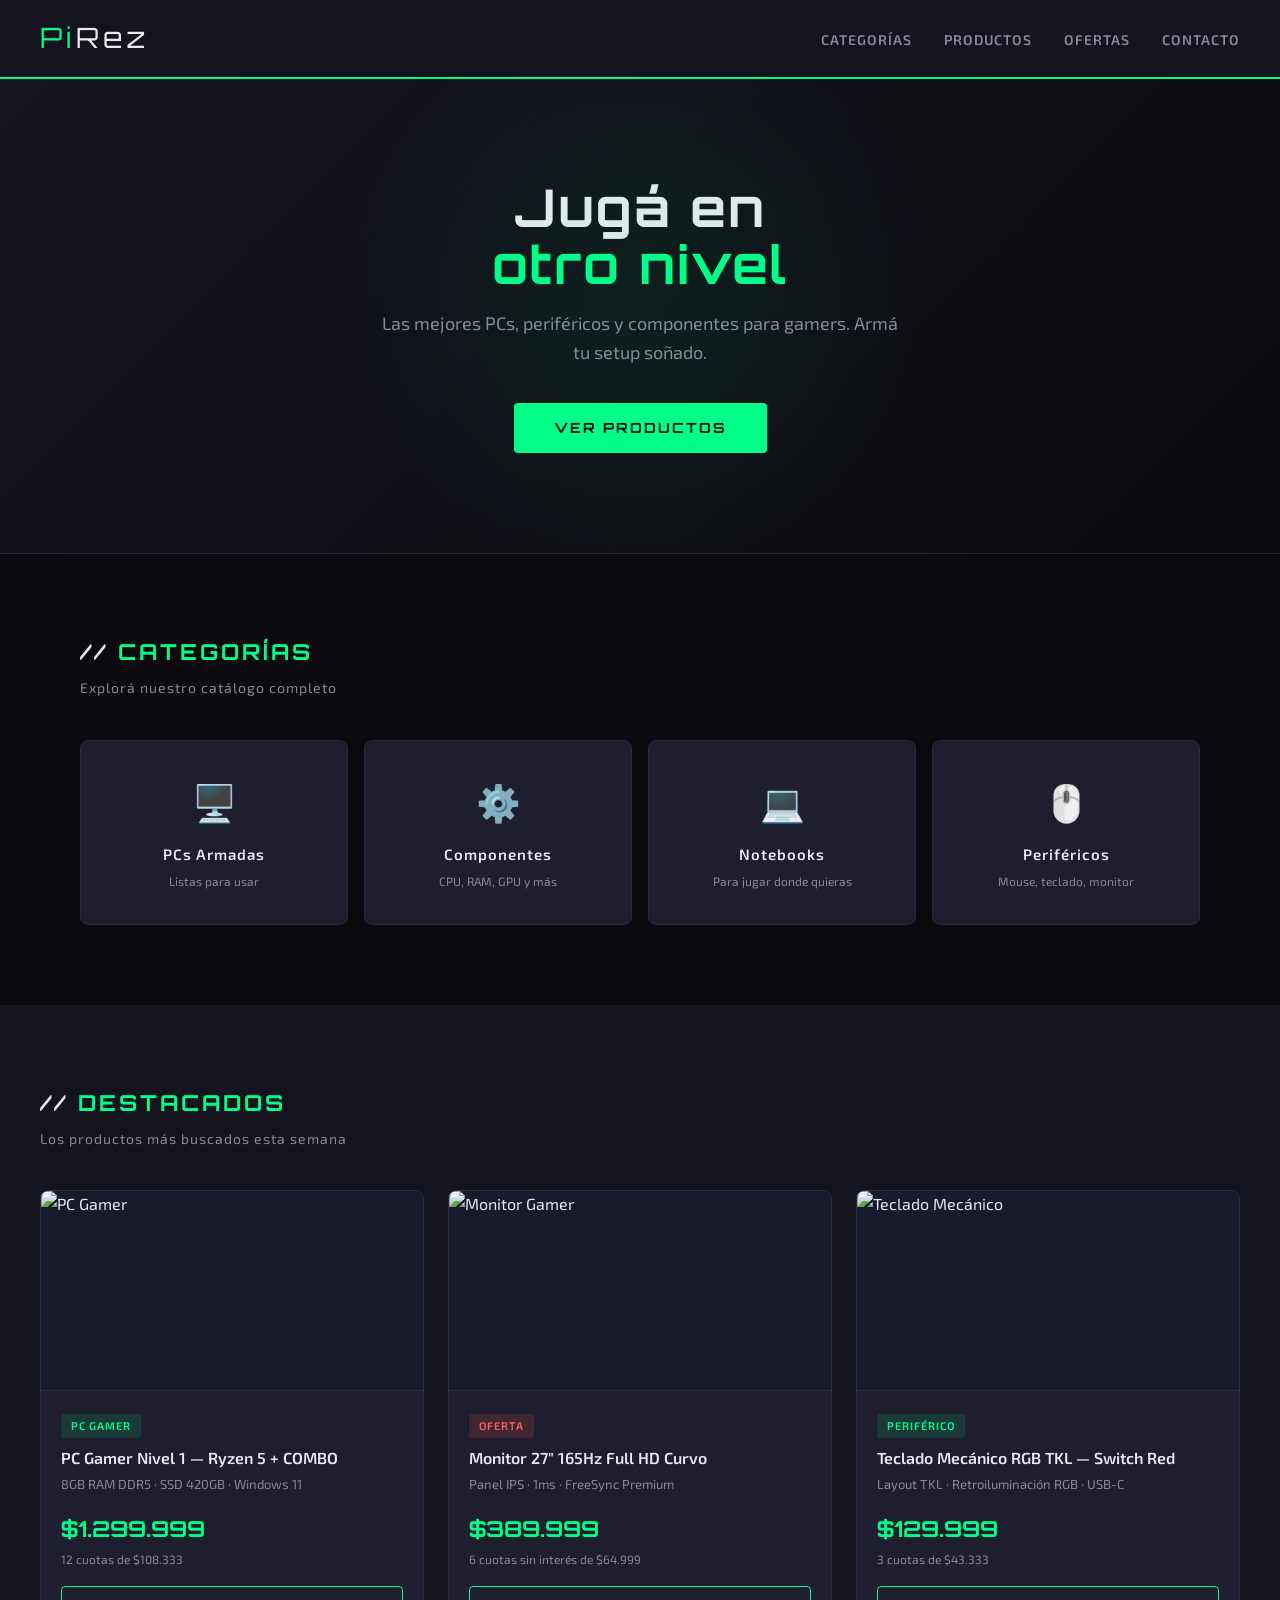
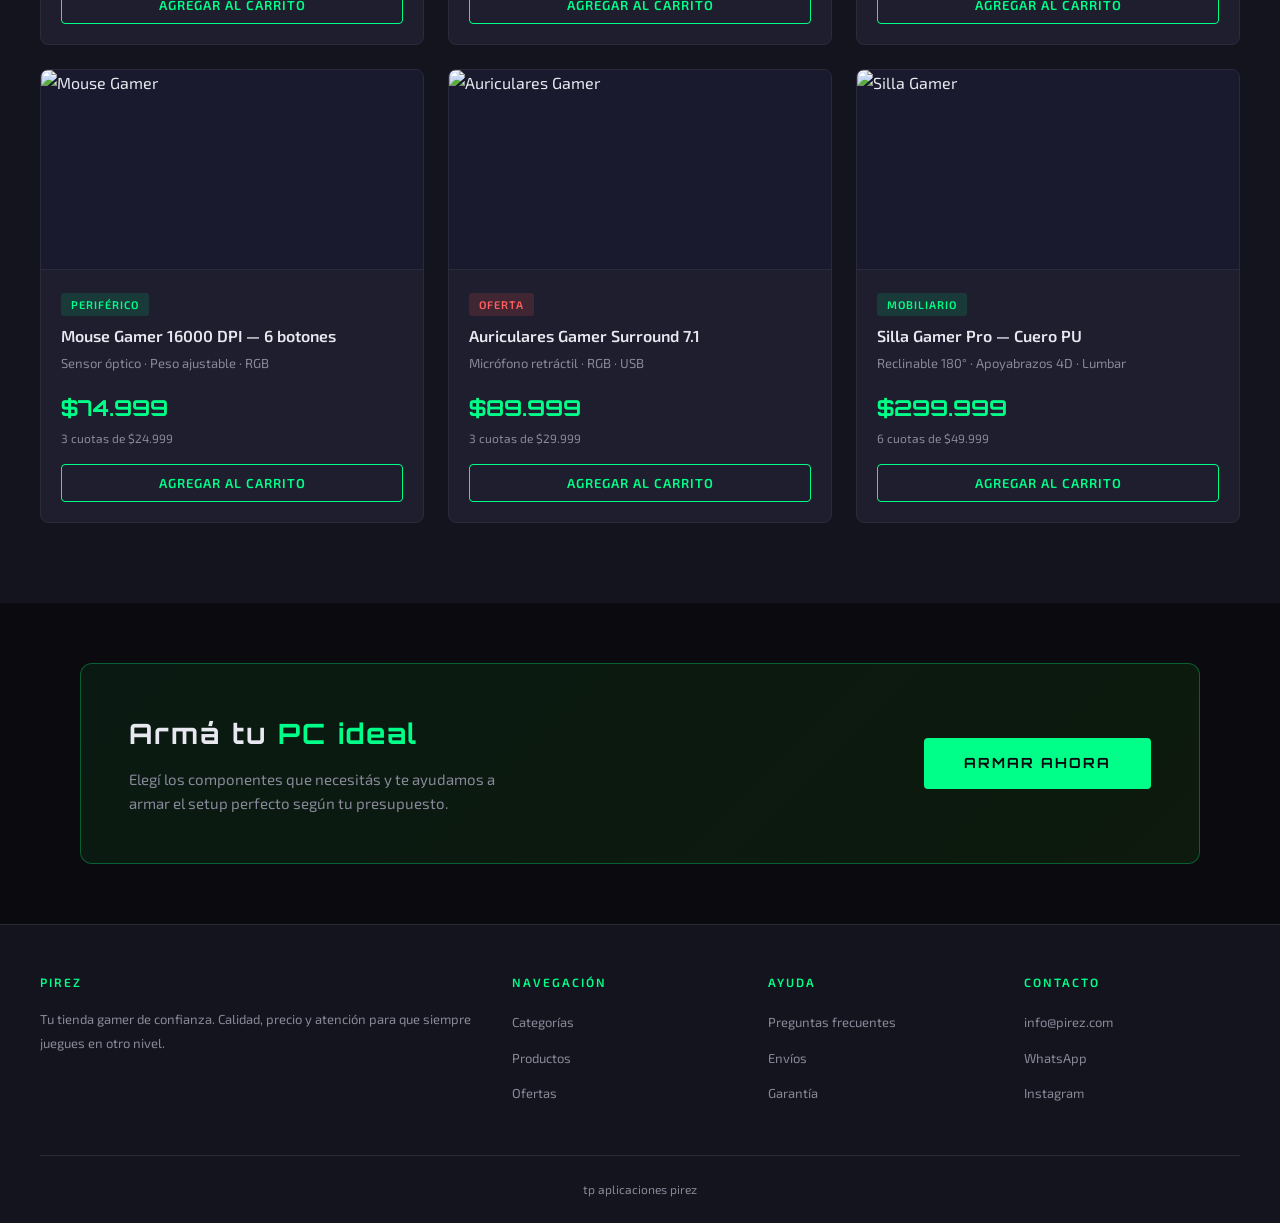
==== index.html @ a85dcdc9 "Update index.html" ====
<!DOCTYPE html>
<html lang="es">

<head>
    <meta charset="UTF-8">
    <meta name="viewport" content="width=device-width, initial-scale=1.0">
    <title>Pirez - Home</title>
    <link href="https://fonts.googleapis.com/css2?family=Orbitron:wght@700;900&family=Exo+2:wght@400;600&display=swap"
        rel="stylesheet">
    <link rel="stylesheet" href="css/style.css">
</head>

<body>

    <!-- ===== NAVEGACIÓN ===== -->
    <nav>
        <a href="#" class="logo">Pi<span>Rez</span></a>
        <ul>
            <li><a href="#categorias">Categorías</a></li>
            <li><a href="#productos">Productos</a></li>
            <li><a href="#oferta">Ofertas</a></li>
            <li><a href="#footer">Contacto</a></li>
        </ul>
    </nav>

    <!-- ===== HERO / PORTADA ===== -->
    <section class="hero">
        <h1>Jugá en<br><span>otro nivel</span></h1>
        <p>Las mejores PCs, periféricos y componentes para gamers. Armá tu setup soñado.</p>
        <a href="#productos" class="btn-principal">Ver productos</a>
    </section>

    <!-- ===== CATEGORÍAS ===== -->
    <section class="categorias" id="categorias">
        <h2 class="seccion-titulo">// <span>Categorías</span></h2>
        <p class="seccion-subtitulo">Explorá nuestro catálogo completo</p>

        <div class="grid-categorias">
            <a href="pcs-armadas.html" class="tarjeta-categoria">
                <span class="icono">🖥️</span>
                <h3>PCs Armadas</h3>
                <p>Listas para usar</p>
            </a>
            <a href="componentes.html" class="tarjeta-categoria">
                <span class="icono">⚙️</span>
                <h3>Componentes</h3>
                <p>CPU, RAM, GPU y más</p>
            </a>
            <a href="notebooks.html" class="tarjeta-categoria">
                <span class="icono">💻</span>
                <h3>Notebooks</h3>
                <p>Para jugar donde quieras</p>
            </a>
            <a href="perifericos.html" class="tarjeta-categoria">
                <span class="icono">🖱️</span>
                <h3>Periféricos</h3>
                <p>Mouse, teclado, monitor</p>
            </a>
        </div>
    </section>

    <!-- ===== PRODUCTOS DESTACADOS ===== -->
    <section class="productos" id="productos">
        <div class="productos-inner">
            <h2 class="seccion-titulo">// <span>Destacados</span></h2>
            <p class="seccion-subtitulo">Los productos más buscados esta semana</p>

            <div class="grid-productos">

                <!-- Producto 1 -->
                <div class="tarjeta-producto">
                    <div class="producto-imagen">
                        <img src="https://mexx-img-2019.s3.amazonaws.com/48167_1.jpeg" alt="PC Gamer">
                    </div>
                    <div class="producto-info">
                        <span class="badge">PC Gamer</span>
                        <h3>PC Gamer Nivel 1 — Ryzen 5 + COMBO</h3>
                        <p>8GB RAM DDR5 · SSD 420GB · Windows 11</p>
                        <div class="precio">$1.299.999</div>
                        <div class="precio-cuotas">12 cuotas de $108.333</div>
                        <button class="btn-agregar">Agregar al carrito</button>
                    </div>
                </div>

                <!-- Producto 2 -->
                <div class="tarjeta-producto">
                    <div class="producto-imagen">
                        <img src="https://app.contabilium.com/files/explorer/48428/Productos-Servicios/concepto-11373664.jpg"
                            alt="Monitor Gamer">
                    </div>
                    <div class="producto-info">
                        <span class="badge badge-oferta">Oferta</span>
                        <h3>Monitor 27" 165Hz Full HD Curvo</h3>
                        <p>Panel IPS · 1ms · FreeSync Premium</p>
                        <div class="precio">$389.999</div>
                        <div class="precio-cuotas">6 cuotas sin interés de $64.999</div>
                        <button class="btn-agregar">Agregar al carrito</button>
                    </div>
                </div>

                <!-- Producto 3 -->
                <div class="tarjeta-producto">
                    <div class="producto-imagen">
                        <img src="https://fotopoint.com.ar/wp-content/uploads/2026/03/k552-kr-ss-510x510.jpg.webp"
                            alt="Teclado Mecánico">
                    </div>
                    <div class="producto-info">
                        <span class="badge">Periférico</span>
                        <h3>Teclado Mecánico RGB TKL — Switch Red</h3>
                        <p>Layout TKL · Retroiluminación RGB · USB-C</p>
                        <div class="precio">$129.999</div>
                        <div class="precio-cuotas">3 cuotas de $43.333</div>
                        <button class="btn-agregar">Agregar al carrito</button>
                    </div>
                </div>

                <!-- Producto 4 -->
                <div class="tarjeta-producto">
                    <div class="producto-imagen">
                        <img src="https://www.pccompu.com.uy/imgs/productos/productos34_57805.jpg" alt="Mouse Gamer">
                    </div>
                    <div class="producto-info">
                        <span class="badge">Periférico</span>
                        <h3>Mouse Gamer 16000 DPI — 6 botones</h3>
                        <p>Sensor óptico · Peso ajustable · RGB</p>
                        <div class="precio">$74.999</div>
                        <div class="precio-cuotas">3 cuotas de $24.999</div>
                        <button class="btn-agregar">Agregar al carrito</button>
                    </div>
                </div>

                <!-- Producto 5 -->
                <div class="tarjeta-producto">
                    <div class="producto-imagen">
                        <img src="https://acdn-us.mitiendanube.com/stores/005/852/619/products/81qvlpwgapl-_ac_sl1500_-aa8458ad03eb2b199d17544909592081-640-0.webp"
                            alt="Auriculares Gamer">
                    </div>
                    <div class="producto-info">
                        <span class="badge badge-oferta">Oferta</span>
                        <h3>Auriculares Gamer Surround 7.1</h3>
                        <p>Micrófono retráctil · RGB · USB</p>
                        <div class="precio">$89.999</div>
                        <div class="precio-cuotas">3 cuotas de $29.999</div>
                        <button class="btn-agregar">Agregar al carrito</button>
                    </div>
                </div>

                <!-- Producto 6 -->
                <div class="tarjeta-producto">
                    <div class="producto-imagen">
                        <img src="https://acdn-us.mitiendanube.com/stores/001/469/623/products/copia-de-publicaciones-gral-ml-1-ed8abeb00d18df2a6c17617484265099-1024-1024.webp"
                            alt="Silla Gamer">
                    </div>
                    <div class="producto-info">
                        <span class="badge">Mobiliario</span>
                        <h3>Silla Gamer Pro — Cuero PU</h3>
                        <p>Reclinable 180° · Apoyabrazos 4D · Lumbar</p>
                        <div class="precio">$299.999</div>
                        <div class="precio-cuotas">6 cuotas de $49.999</div>
                        <button class="btn-agregar">Agregar al carrito</button>
                    </div>
                </div>

            </div>
        </div>
    </section>

    <!-- ===== BANNER DE OFERTA ===== -->
    <section class="banner-oferta" id="oferta">
        <div class="banner-contenido">
            <div class="banner-texto">
                <h2>Armá tu <span>PC ideal</span></h2>
                <p>Elegí los componentes que necesitás y te ayudamos a armar el setup perfecto según tu presupuesto.</p>
            </div>
            <a href="#" class="btn-principal">Armar ahora</a>
        </div>
    </section>

    <!-- ===== FOOTER ===== -->
    <footer id="footer">
        <div class="footer-grid">
            <div class="footer-col">
                <h4>Pirez</h4>
                <p>Tu tienda gamer de confianza. Calidad, precio y atención para que siempre juegues en otro nivel.</p>
            </div>
            <div class="footer-col">
                <h4>Navegación</h4>
                <ul>
                    <li><a href="#categorias">Categorías</a></li>
                    <li><a href="#productos">Productos</a></li>
                    <li><a href="#oferta">Ofertas</a></li>
                </ul>
            </div>
            <div class="footer-col">
                <h4>Ayuda</h4>
                <ul>
                    <li><a href="#">Preguntas frecuentes</a></li>
                    <li><a href="#">Envíos</a></li>
                    <li><a href="#">Garantía</a></li>
                </ul>
            </div>
            <div class="footer-col">
                <h4>Contacto</h4>
                <ul>
                    <li><a href="#">info@pirez.com</a></li>
                    <li><a href="#">WhatsApp</a></li>
                    <li><a href="#">Instagram</a></li>
                </ul>
            </div>
        </div>
        <div class="footer-bottom">
            <p>tp aplicaciones pirez</p>
        </div>
    </footer>

</body>

</html>
---- css/style.css ----
/* ===== VARIABLES DE COLOR (para explicar en clase) ===== */
        :root {
            --verde: #00ff88;
            --oscuro: #0a0a0f;
            --gris: #14141e;
            --gris2: #1e1e2e;
            --blanco: #e8e8f0;
            --gris-texto: #888899;
        }

        /* ===== RESET BÁSICO ===== */
        * {
            margin: 0;
            padding: 0;
            box-sizing: border-box;
        }

        body {
            background-color: var(--oscuro);
            color: var(--blanco);
            font-family: 'Exo 2', sans-serif;
            font-size: 16px;
            line-height: 1.6;
        }

        /* ===== BARRA DE NAVEGACIÓN ===== */
        nav {
            background-color: var(--gris);
            border-bottom: 2px solid var(--verde);
            padding: 16px 40px;
            display: flex;
            justify-content: space-between;
            align-items: center;
            position: sticky;
            top: 0;
            z-index: 100;
        }

        .logo {
            font-family: 'Orbitron', sans-serif;
            font-size: 28px;
            color: var(--verde);
            letter-spacing: 4px;
            text-decoration: none;
        }

        .logo span {
            color: var(--blanco);
        }

        nav ul {
            list-style: none;
            display: flex;
            gap: 32px;
        }

        nav ul li a {
            color: var(--gris-texto);
            text-decoration: none;
            font-weight: 600;
            font-size: 14px;
            letter-spacing: 1px;
            text-transform: uppercase;
            transition: color 0.2s;
        }

        nav ul li a:hover {
            color: var(--verde);
        }

        /* ===== HERO (sección principal) ===== */
        .hero {
            background: linear-gradient(135deg, var(--gris) 0%, var(--oscuro) 100%);
            padding: 100px 40px;
            text-align: center;
            border-bottom: 1px solid #222233;
            position: relative;
            overflow: hidden;
        }

        .hero::before {
            content: "";
            position: absolute;
            top: -80px;
            left: 50%;
            transform: translateX(-50%);
            width: 600px;
            height: 600px;
            background: radial-gradient(circle, rgba(0,255,136,0.07) 0%, transparent 70%);
            pointer-events: none;
        }

        .hero h1 {
            font-family: 'Orbitron', sans-serif;
            font-size: 52px;
            line-height: 1.1;
            margin-bottom: 16px;
            letter-spacing: 2px;
        }

        .hero h1 span {
            color: var(--verde);
        }

        .hero p {
            font-size: 18px;
            color: var(--gris-texto);
            max-width: 520px;
            margin: 0 auto 36px;
        }

        .btn-principal {
            display: inline-block;
            background-color: var(--verde);
            color: var(--oscuro);
            padding: 14px 40px;
            font-family: 'Orbitron', sans-serif;
            font-size: 14px;
            font-weight: 700;
            letter-spacing: 2px;
            text-decoration: none;
            text-transform: uppercase;
            border-radius: 4px;
            transition: opacity 0.2s, transform 0.2s;
        }

        .btn-principal:hover {
            opacity: 0.85;
            transform: translateY(-2px);
        }

        /* ===== SECCIÓN DE CATEGORÍAS ===== */
        .categorias {
            padding: 80px 40px;
            max-width: 1200px;
            margin: 0 auto;
        }

        .seccion-titulo {
            font-family: 'Orbitron', sans-serif;
            font-size: 22px;
            letter-spacing: 3px;
            text-transform: uppercase;
            margin-bottom: 8px;
        }

        .seccion-titulo span {
            color: var(--verde);
        }

        .seccion-subtitulo {
            color: var(--gris-texto);
            font-size: 14px;
            margin-bottom: 40px;
            letter-spacing: 1px;
        }

        /* Grid de categorías: 4 columnas */
        .grid-categorias {
            display: grid;
            grid-template-columns: repeat(4, 1fr);
            gap: 16px;
        }

        .tarjeta-categoria {
            background-color: var(--gris2);
            border: 1px solid #2a2a3a;
            border-radius: 8px;
            padding: 32px 20px;
            text-align: center;
            cursor: pointer;
            transition: border-color 0.2s, transform 0.2s;
            text-decoration: none;
            color: var(--blanco);
            display: block;
        }

        .tarjeta-categoria:hover {
            border-color: var(--verde);
            transform: translateY(-4px);
        }

        .tarjeta-categoria .icono {
            font-size: 36px;
            display: block;
            margin-bottom: 12px;
        }

        .tarjeta-categoria h3 {
            font-size: 15px;
            font-weight: 600;
            letter-spacing: 1px;
            margin-bottom: 6px;
        }

        .tarjeta-categoria p {
            font-size: 12px;
            color: var(--gris-texto);
        }

        /* ===== SECCIÓN DE PRODUCTOS ===== */
        .productos {
            padding: 80px 40px;
            background-color: var(--gris);
        }

        .productos-inner {
            max-width: 1200px;
            margin: 0 auto;
        }

        /* Grid de productos: 3 columnas */
        .grid-productos {
            display: grid;
            grid-template-columns: repeat(3, 1fr);
            gap: 24px;
        }

        .tarjeta-producto {
            background-color: var(--gris2);
            border: 1px solid #2a2a3a;
            border-radius: 8px;
            overflow: hidden;
            transition: border-color 0.2s;
        }

        .tarjeta-producto:hover {
            border-color: var(--verde);
        }

        .producto-imagen {
            width: 100%;
            height: 200px;
            background-color: #1a1a2e;
            border-bottom: 1px solid #2a2a3a;
            overflow: hidden;
        }

        .producto-imagen img {
            width: 100%;
            height: 100%;
            object-fit: cover;
            display: block;
            transition: transform 0.3s ease;
        }

        .tarjeta-producto:hover .producto-imagen img {
            transform: scale(1.05);
        }

        .producto-info {
            padding: 20px;
        }

        .badge {
            display: inline-block;
            background-color: rgba(0,255,136,0.12);
            color: var(--verde);
            font-size: 11px;
            font-weight: 600;
            letter-spacing: 1px;
            padding: 3px 10px;
            border-radius: 3px;
            text-transform: uppercase;
            margin-bottom: 10px;
        }

        .badge-oferta {
            background-color: rgba(255, 80, 80, 0.15);
            color: #ff6060;
        }

        .producto-info h3 {
            font-size: 16px;
            font-weight: 600;
            margin-bottom: 6px;
            line-height: 1.3;
        }

        .producto-info p {
            font-size: 13px;
            color: var(--gris-texto);
            margin-bottom: 16px;
        }

        .precio {
            font-family: 'Orbitron', sans-serif;
            font-size: 22px;
            color: var(--verde);
            font-weight: 700;
            margin-bottom: 4px;
        }

        .precio-cuotas {
            font-size: 12px;
            color: var(--gris-texto);
            margin-bottom: 16px;
        }

        .btn-agregar {
            display: block;
            width: 100%;
            background: transparent;
            border: 1px solid var(--verde);
            color: var(--verde);
            padding: 10px;
            font-family: 'Exo 2', sans-serif;
            font-size: 13px;
            font-weight: 600;
            letter-spacing: 1px;
            text-transform: uppercase;
            border-radius: 4px;
            cursor: pointer;
            transition: background-color 0.2s, color 0.2s;
        }

        .btn-agregar:hover {
            background-color: var(--verde);
            color: var(--oscuro);
        }

        /* ===== BANNER OFERTA ===== */
        .banner-oferta {
            padding: 60px 40px;
            max-width: 1200px;
            margin: 0 auto;
        }

        .banner-contenido {
            background: linear-gradient(135deg, #0a1a12, #0d1a0d);
            border: 1px solid rgba(0,255,136,0.3);
            border-radius: 12px;
            padding: 48px;
            display: flex;
            justify-content: space-between;
            align-items: center;
        }

        .banner-texto h2 {
            font-family: 'Orbitron', sans-serif;
            font-size: 28px;
            margin-bottom: 10px;
            letter-spacing: 2px;
        }

        .banner-texto h2 span {
            color: var(--verde);
        }

        .banner-texto p {
            color: var(--gris-texto);
            font-size: 15px;
            max-width: 380px;
        }

        /* ===== FOOTER ===== */
        footer {
            background-color: var(--gris);
            border-top: 1px solid #2a2a3a;
            padding: 48px 40px 24px;
        }

        .footer-grid {
            display: grid;
            grid-template-columns: 2fr 1fr 1fr 1fr;
            gap: 40px;
            max-width: 1200px;
            margin: 0 auto 40px;
        }

        .footer-col h4 {
            font-size: 12px;
            font-weight: 600;
            letter-spacing: 2px;
            text-transform: uppercase;
            color: var(--verde);
            margin-bottom: 16px;
        }

        .footer-col p {
            font-size: 13px;
            color: var(--gris-texto);
            line-height: 1.8;
        }

        .footer-col ul {
            list-style: none;
        }

        .footer-col ul li {
            margin-bottom: 10px;
        }

        .footer-col ul li a {
            color: var(--gris-texto);
            text-decoration: none;
            font-size: 13px;
            transition: color 0.2s;
        }

        .footer-col ul li a:hover {
            color: var(--verde);
        }

        .footer-bottom {
            border-top: 1px solid #2a2a3a;
            padding-top: 24px;
            text-align: center;
            font-size: 12px;
            color: var(--gris-texto);
            max-width: 1200px;
            margin: 0 auto;
        }
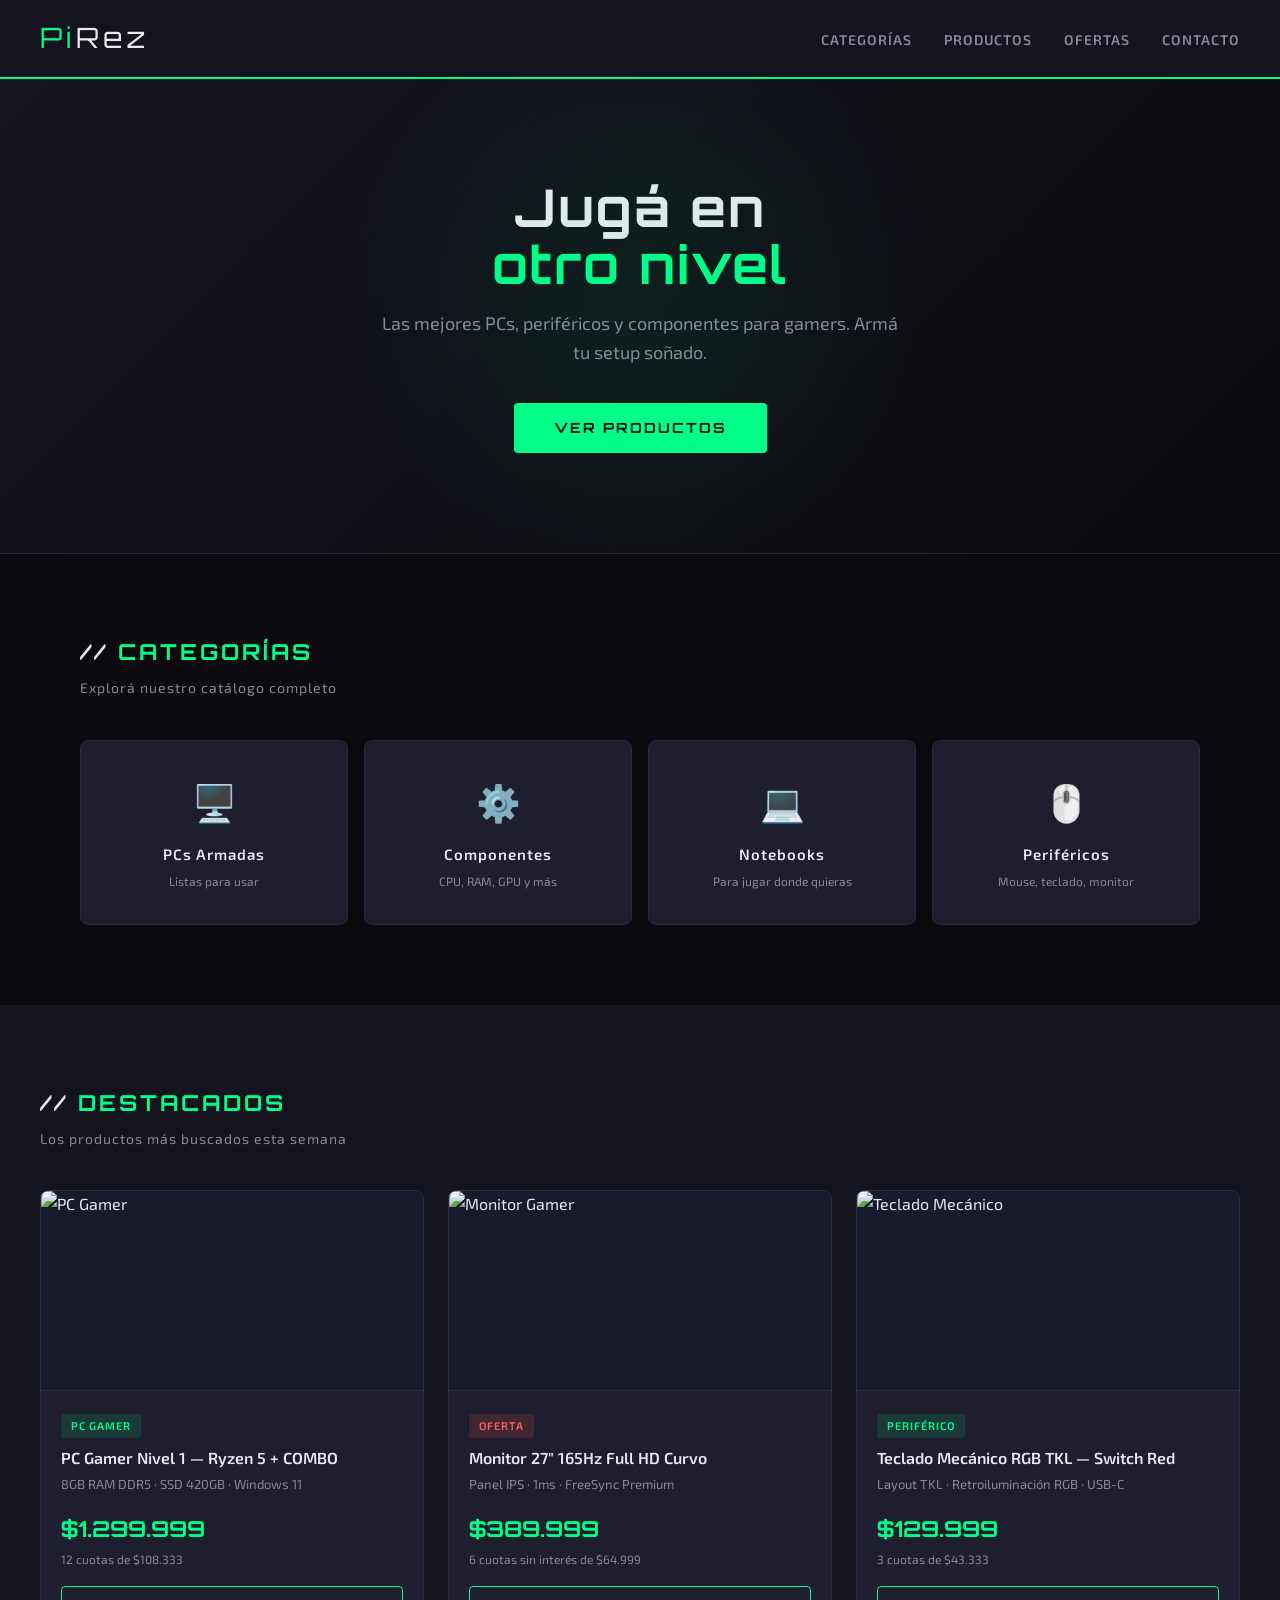
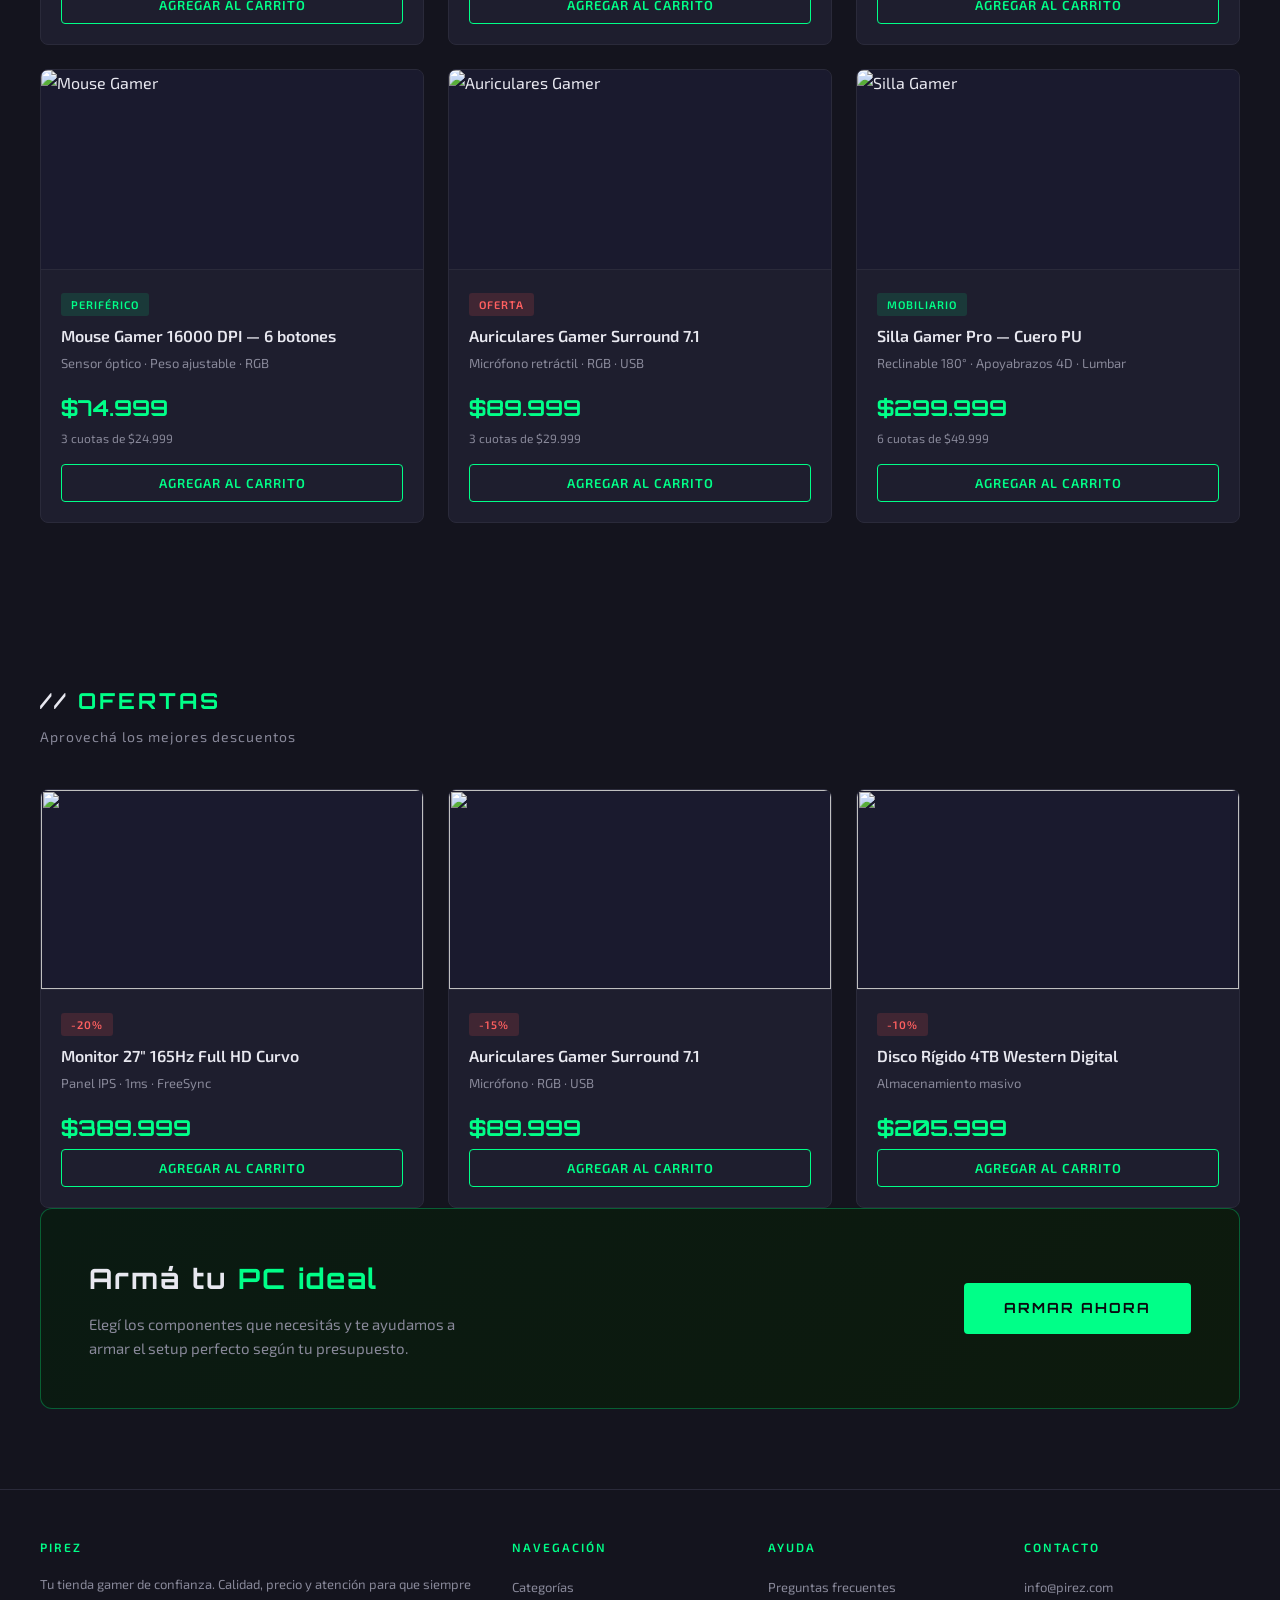
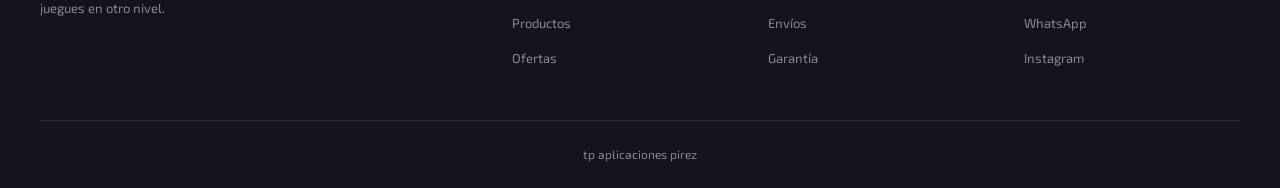
==== commit 03aeb707: "Update index.html" ====
--- a/index.html
+++ b/index.html
@@ -166,7 +166,57 @@
     </section>
 
     <!-- ===== BANNER DE OFERTA ===== -->
-    <section class="banner-oferta" id="oferta">
+    <section class="productos" id="oferta">
+    <div class="productos-inner">
+        <h2 class="seccion-titulo">// <span>Ofertas</span></h2>
+        <p class="seccion-subtitulo">Aprovechá los mejores descuentos</p>
+
+        <div class="grid-productos">
+
+            <!-- Producto Oferta 1 -->
+            <div class="tarjeta-producto">
+                <div class="producto-imagen">
+                    <img src="https://app.contabilium.com/files/explorer/48428/Productos-Servicios/concepto-11373664.jpg">
+                </div>
+                <div class="producto-info">
+                    <span class="badge badge-oferta">-20%</span>
+                    <h3>Monitor 27" 165Hz Full HD Curvo</h3>
+                    <p>Panel IPS · 1ms · FreeSync</p>
+                    <div class="precio">$389.999</div>
+                    <button class="btn-agregar">Agregar al carrito</button>
+                </div>
+            </div>
+
+            <!-- Producto Oferta 2 -->
+            <div class="tarjeta-producto">
+                <div class="producto-imagen">
+                    <img src="https://acdn-us.mitiendanube.com/stores/005/852/619/products/81qvlpwgapl-_ac_sl1500_-aa8458ad03eb2b199d17544909592081-640-0.webp">
+                </div>
+                <div class="producto-info">
+                    <span class="badge badge-oferta">-15%</span>
+                    <h3>Auriculares Gamer Surround 7.1</h3>
+                    <p>Micrófono · RGB · USB</p>
+                    <div class="precio">$89.999</div>
+                    <button class="btn-agregar">Agregar al carrito</button>
+                </div>
+            </div>
+
+            <!-- Producto Oferta 3 -->
+            <div class="tarjeta-producto">
+                <div class="producto-imagen">
+                    <img src="https://mexx-img-2019.s3.amazonaws.com/Disco-Rigido-4Tb-Western-Digital-Blue_50946_1.jpeg">
+                </div>
+                <div class="producto-info">
+                    <span class="badge badge-oferta">-10%</span>
+                    <h3>Disco Rígido 4TB Western Digital</h3>
+                    <p>Almacenamiento masivo</p>
+                    <div class="precio">$205.999</div>
+                    <button class="btn-agregar">Agregar al carrito</button>
+                </div>
+            </div>
+
+        </div>
+    </div>
         <div class="banner-contenido">
             <div class="banner-texto">
                 <h2>Armá tu <span>PC ideal</span></h2>
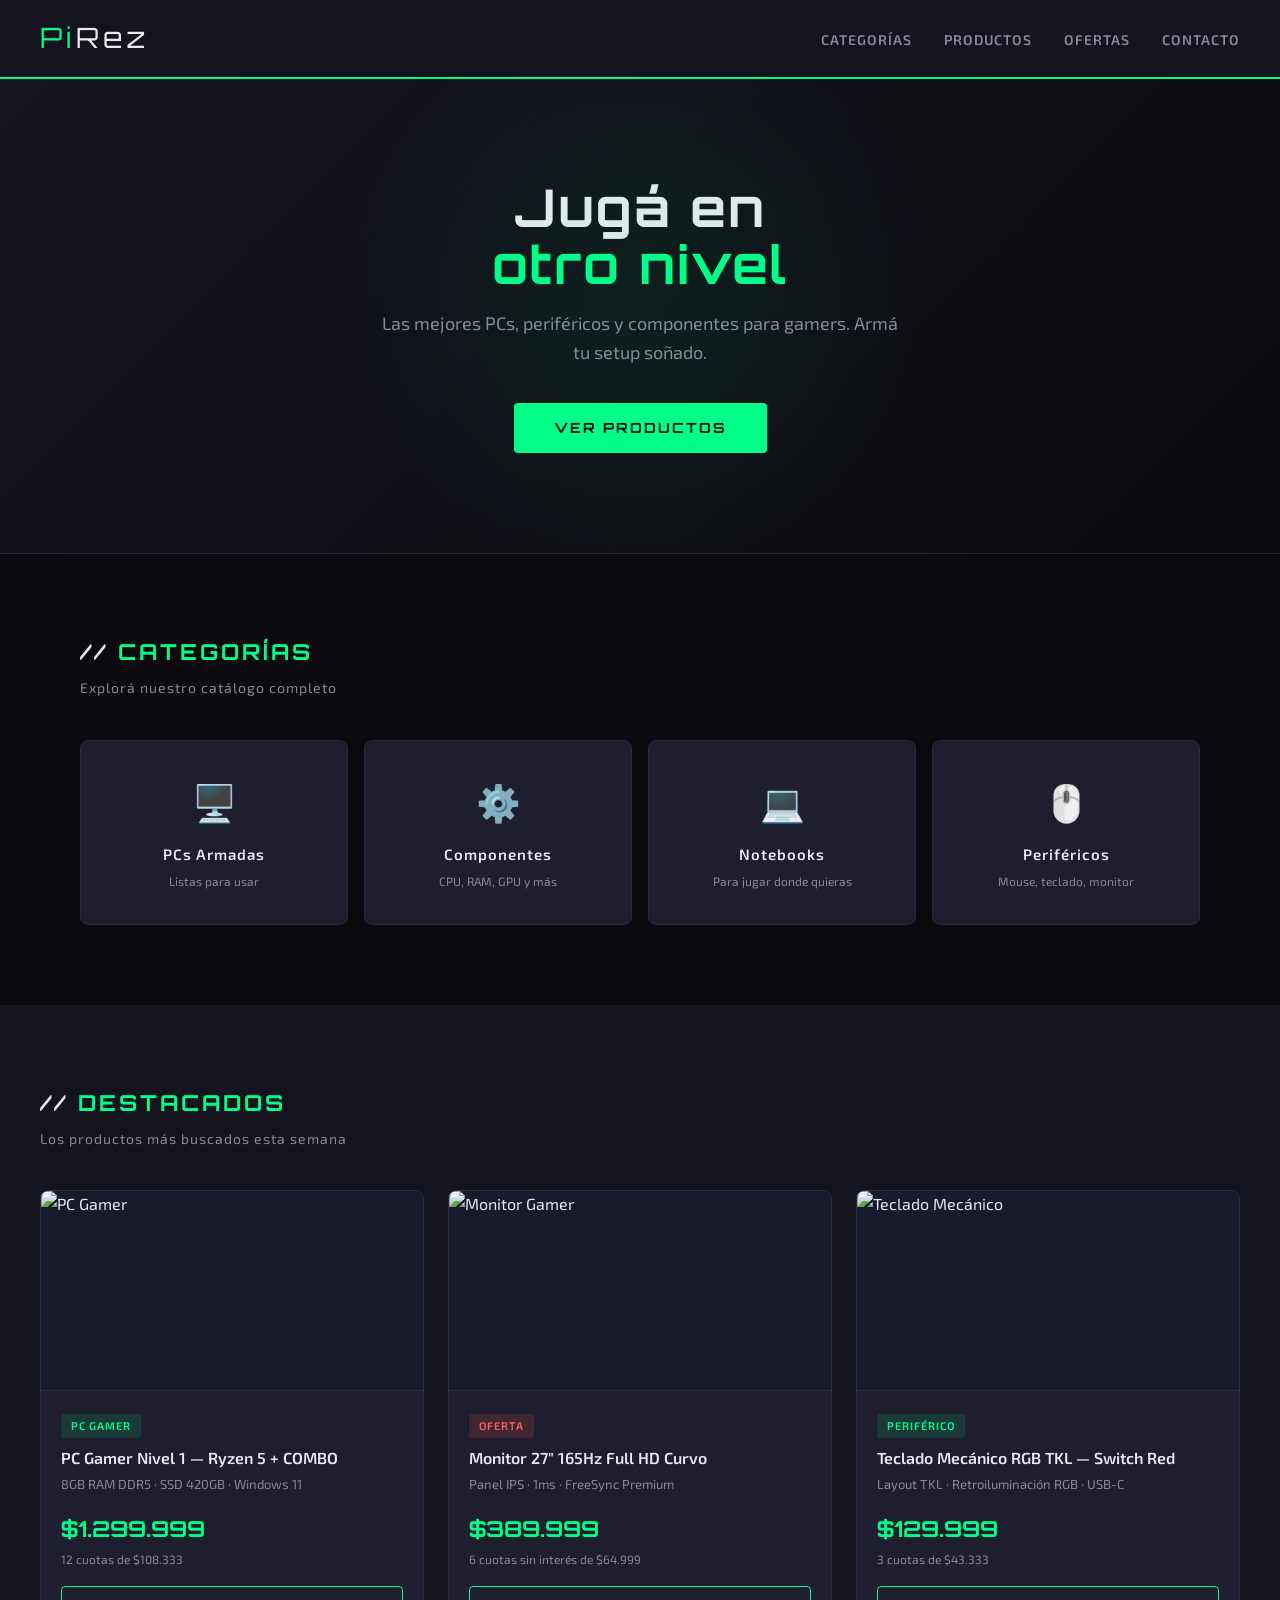
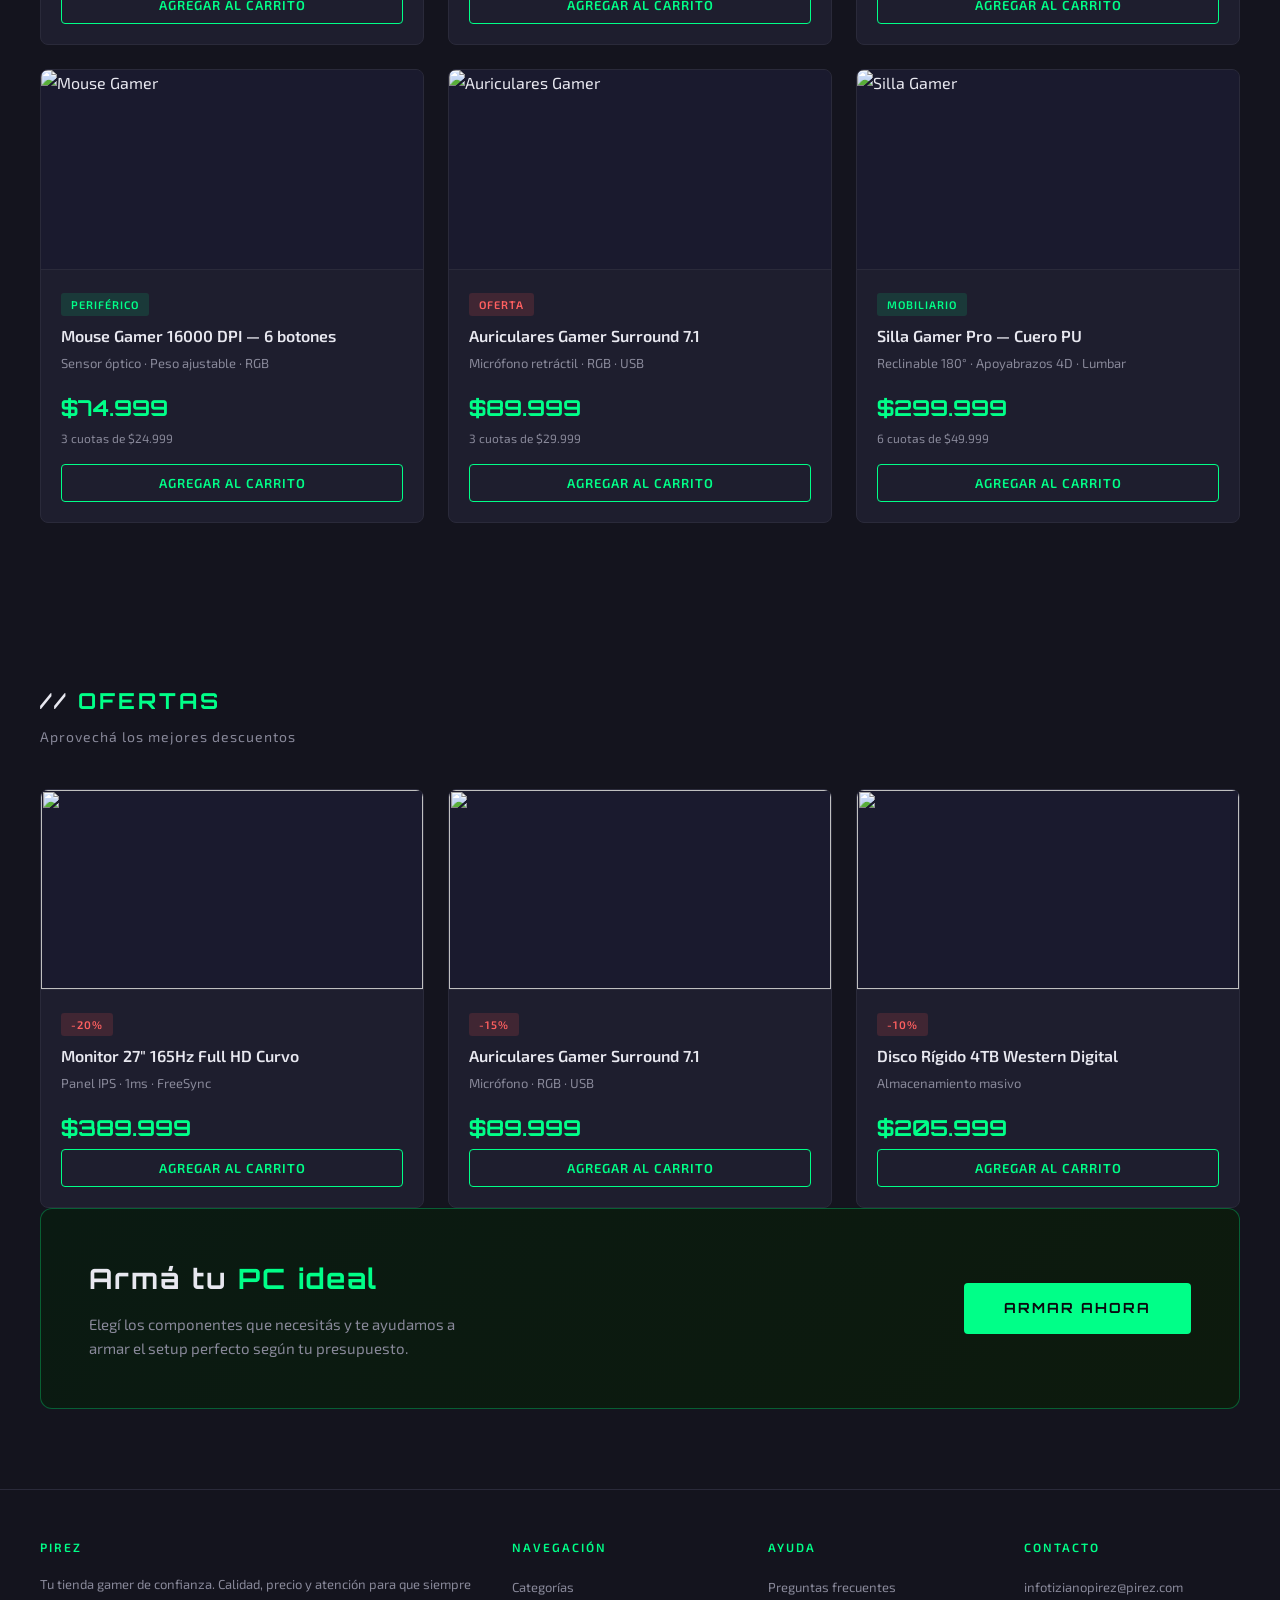
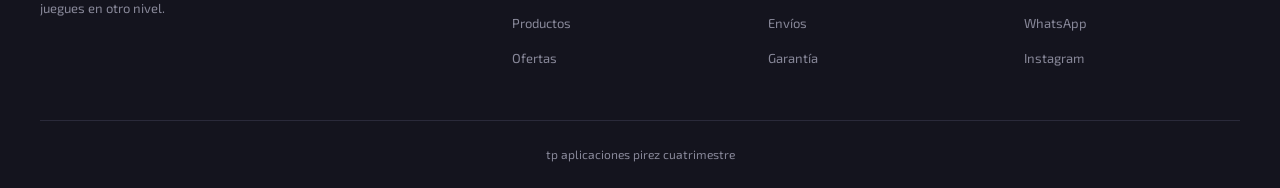
==== commit 72062986: "Update index.html" ====
--- a/index.html
+++ b/index.html
@@ -167,56 +167,56 @@
 
     <!-- ===== BANNER DE OFERTA ===== -->
     <section class="productos" id="oferta">
-    <div class="productos-inner">
-        <h2 class="seccion-titulo">// <span>Ofertas</span></h2>
-        <p class="seccion-subtitulo">Aprovechá los mejores descuentos</p>
-
-        <div class="grid-productos">
-
-            <!-- Producto Oferta 1 -->
-            <div class="tarjeta-producto">
-                <div class="producto-imagen">
-                    <img src="https://app.contabilium.com/files/explorer/48428/Productos-Servicios/concepto-11373664.jpg">
-                </div>
-                <div class="producto-info">
-                    <span class="badge badge-oferta">-20%</span>
-                    <h3>Monitor 27" 165Hz Full HD Curvo</h3>
-                    <p>Panel IPS · 1ms · FreeSync</p>
-                    <div class="precio">$389.999</div>
-                    <button class="btn-agregar">Agregar al carrito</button>
-                </div>
-            </div>
-
-            <!-- Producto Oferta 2 -->
-            <div class="tarjeta-producto">
-                <div class="producto-imagen">
-                    <img src="https://acdn-us.mitiendanube.com/stores/005/852/619/products/81qvlpwgapl-_ac_sl1500_-aa8458ad03eb2b199d17544909592081-640-0.webp">
-                </div>
-                <div class="producto-info">
-                    <span class="badge badge-oferta">-15%</span>
-                    <h3>Auriculares Gamer Surround 7.1</h3>
-                    <p>Micrófono · RGB · USB</p>
-                    <div class="precio">$89.999</div>
-                    <button class="btn-agregar">Agregar al carrito</button>
-                </div>
-            </div>
-
-            <!-- Producto Oferta 3 -->
-            <div class="tarjeta-producto">
-                <div class="producto-imagen">
-                    <img src="https://mexx-img-2019.s3.amazonaws.com/Disco-Rigido-4Tb-Western-Digital-Blue_50946_1.jpeg">
-                </div>
-                <div class="producto-info">
-                    <span class="badge badge-oferta">-10%</span>
-                    <h3>Disco Rígido 4TB Western Digital</h3>
-                    <p>Almacenamiento masivo</p>
-                    <div class="precio">$205.999</div>
-                    <button class="btn-agregar">Agregar al carrito</button>
-                </div>
-            </div>
-
-        </div>
-    </div>
+        <div class="productos-inner">
+            <h2 class="seccion-titulo">// <span>Ofertas</span></h2>
+            <p class="seccion-subtitulo">Aprovechá los mejores descuentos</p>
+
+            <div class="grid-productos">
+
+                <!-- Producto Oferta 1 -->
+                <div class="tarjeta-producto">
+                    <div class="producto-imagen">
+                        <img src="https://app.contabilium.com/files/explorer/48428/Productos-Servicios/concepto-11373664.jpg">
+                    </div>
+                    <div class="producto-info">
+                        <span class="badge badge-oferta">-20%</span>
+                        <h3>Monitor 27" 165Hz Full HD Curvo</h3>
+                        <p>Panel IPS · 1ms · FreeSync</p>
+                        <div class="precio">$389.999</div>
+                        <button class="btn-agregar">Agregar al carrito</button>
+                    </div>
+                </div>
+
+                <!-- Producto Oferta 2 -->
+                <div class="tarjeta-producto">
+                    <div class="producto-imagen">
+                        <img src="https://acdn-us.mitiendanube.com/stores/005/852/619/products/81qvlpwgapl-_ac_sl1500_-aa8458ad03eb2b199d17544909592081-640-0.webp">
+                    </div>
+                    <div class="producto-info">
+                        <span class="badge badge-oferta">-15%</span>
+                        <h3>Auriculares Gamer Surround 7.1</h3>
+                        <p>Micrófono · RGB · USB</p>
+                        <div class="precio">$89.999</div>
+                        <button class="btn-agregar">Agregar al carrito</button>
+                    </div>
+                </div>
+
+                <!-- Producto Oferta 3 -->
+                <div class="tarjeta-producto">
+                    <div class="producto-imagen">
+                        <img src="https://mexx-img-2019.s3.amazonaws.com/Disco-Rigido-4Tb-Western-Digital-Blue_50946_1.jpeg">
+                    </div>
+                    <div class="producto-info">
+                        <span class="badge badge-oferta">-10%</span>
+                        <h3>Disco Rígido 4TB Western Digital</h3>
+                        <p>Almacenamiento masivo</p>
+                        <div class="precio">$205.999</div>
+                        <button class="btn-agregar">Agregar al carrito</button>
+                    </div>
+                </div>
+
+            </div>
+        </div>
         <div class="banner-contenido">
             <div class="banner-texto">
                 <h2>Armá tu <span>PC ideal</span></h2>
@@ -252,17 +252,17 @@
             <div class="footer-col">
                 <h4>Contacto</h4>
                 <ul>
-                    <li><a href="#">info@pirez.com</a></li>
+                    <li><a href="#">infotizianopirez@pirez.com</a></li>
                     <li><a href="#">WhatsApp</a></li>
                     <li><a href="#">Instagram</a></li>
                 </ul>
             </div>
         </div>
         <div class="footer-bottom">
-            <p>tp aplicaciones pirez</p>
+            <p>tp aplicaciones pirez cuatrimestre</p>
         </div>
     </footer>
-
+<script src="script.js"></script>
 </body>
 
 </html>
--- a/css/style.css
+++ b/css/style.css
@@ -411,3 +411,5 @@
             max-width: 1200px;
             margin: 0 auto;
         }
+
+
